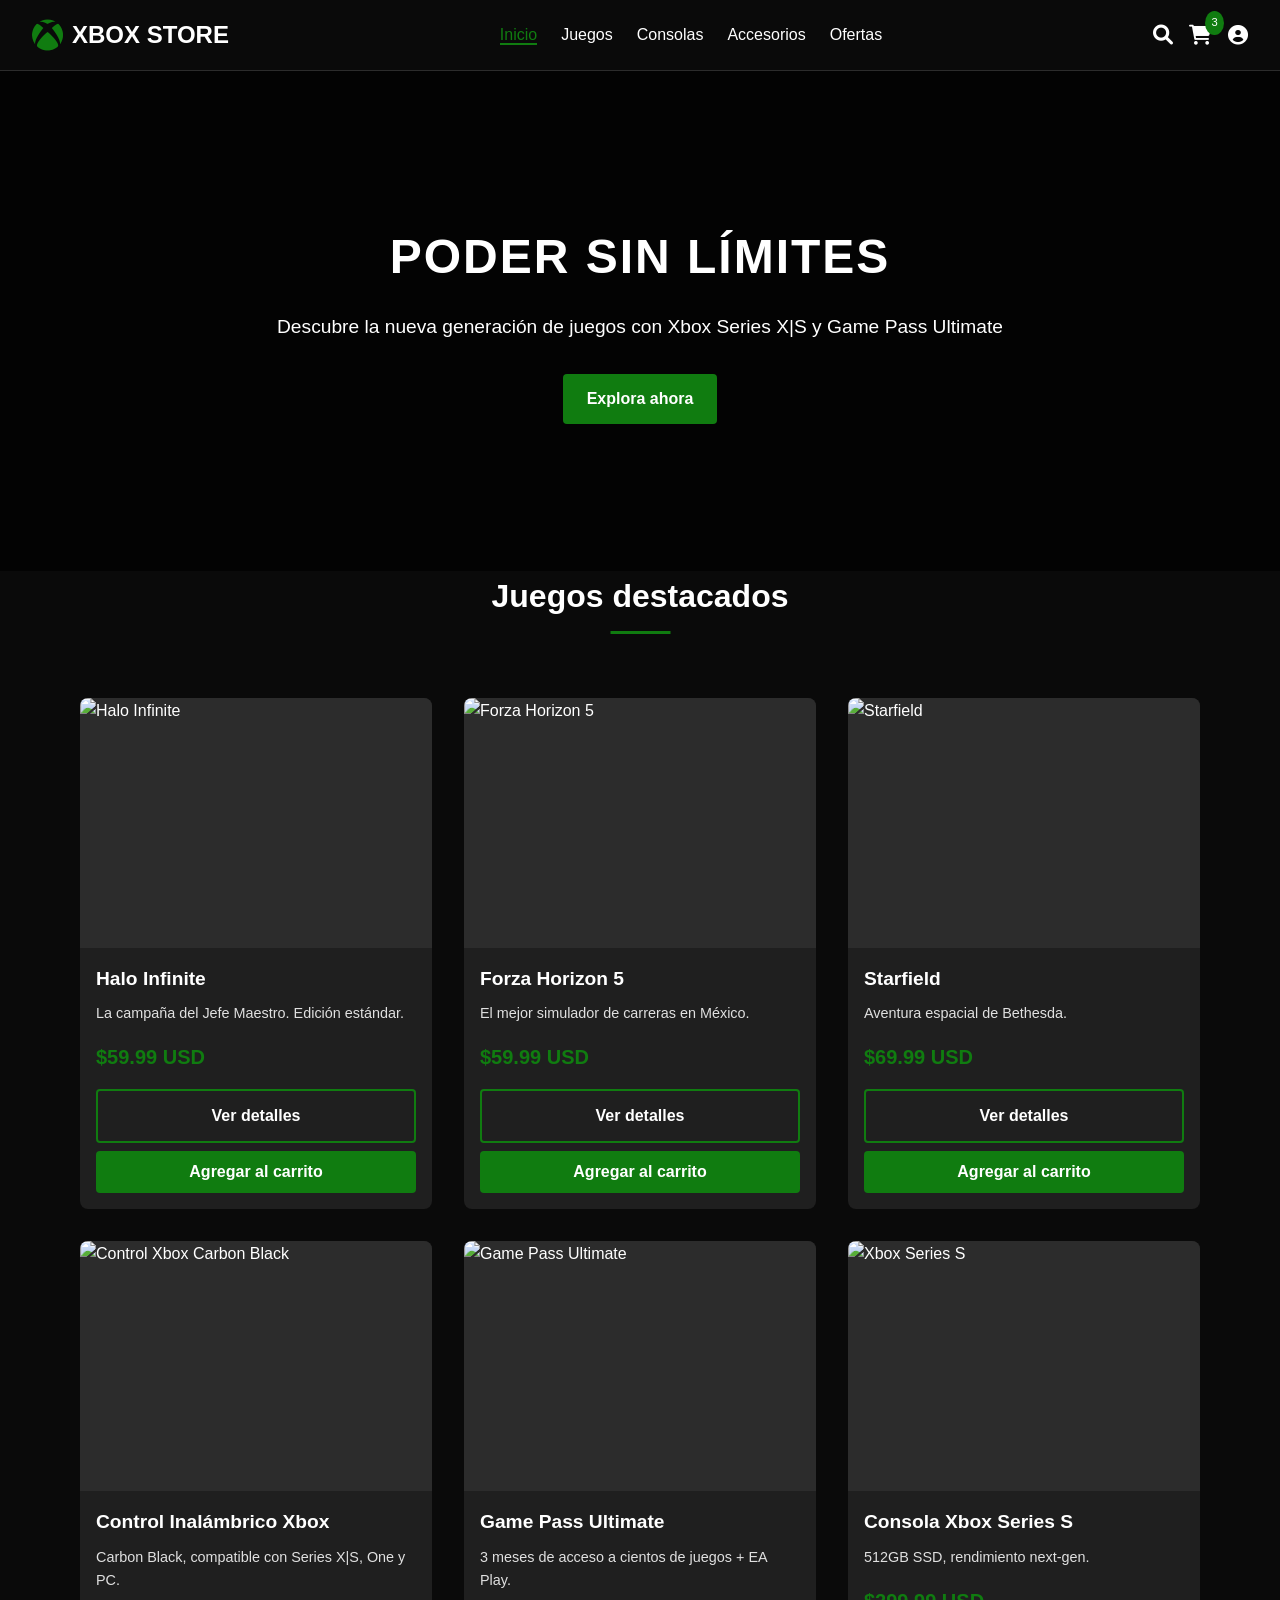
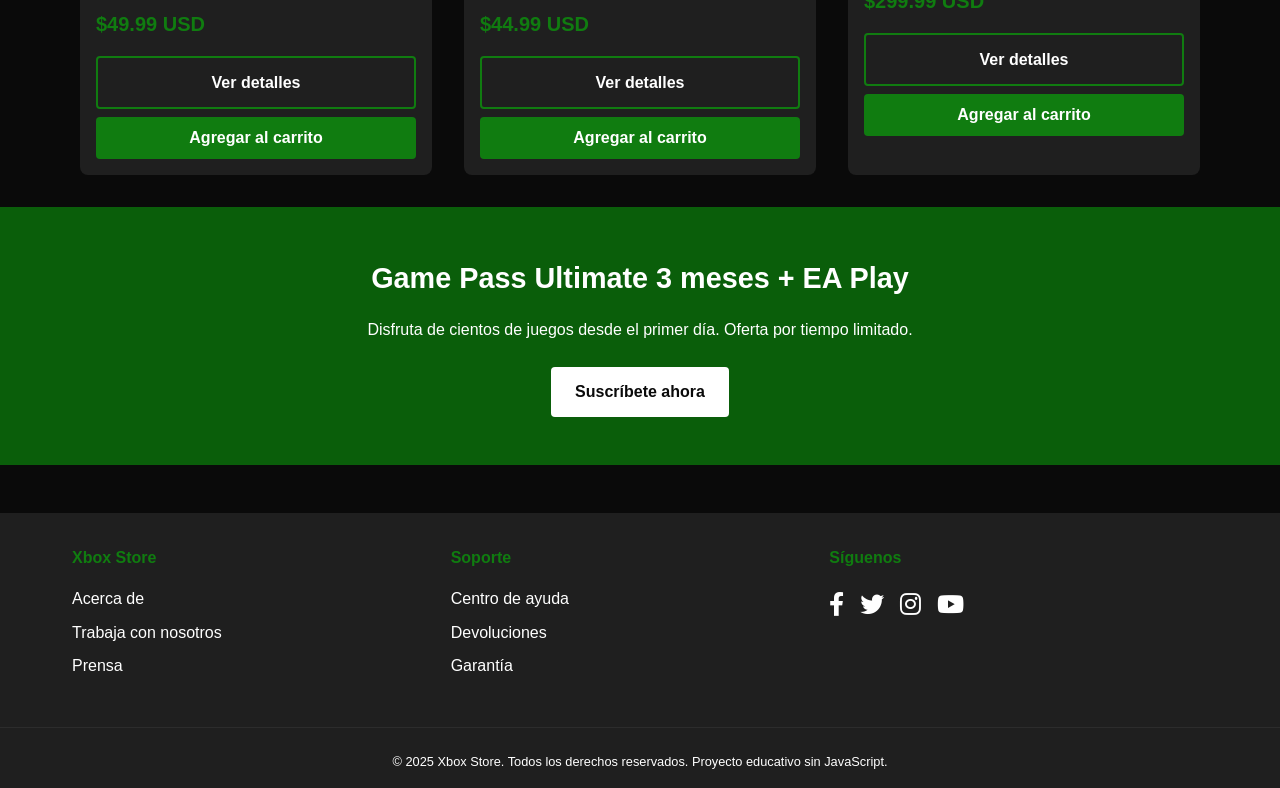
==== Index.html @ 81dc96a8 "Primera versión del e-commerce Xbox: estructura HTML y estilos base" ====
<!DOCTYPE html>
<html lang="es">
<head>
    <meta charset="UTF-8">
    <meta name="viewport" content="width=device-width, initial-scale=1.0, user-scalable=yes">
    <title>Xbox Store | Inicio</title>
    <!-- Fuente de iconos (Font Awesome)  -->
    <link rel="stylesheet" href="https://cdnjs.cloudflare.com/ajax/libs/font-awesome/6.0.0-beta3/css/all.min.css">
    <!-- Hoja de estilos principal (se agregará más adelante con CSS/SASS) -->
    <link rel="stylesheet" href="css/style.css">
    <!-- Placeholder para futuros estilos SASS: se trabajará después -->
</head>
<body>
    <!-- ==================== HEADER ==================== -->
    <header class="header">
        <div class="header__container">
            <div class="header__logo">
                <a href="index.html" class="logo-link">
                    <i class="fab fa-xbox"></i> <!-- Icono de Xbox -->
                    <span class="logo-text">XBOX STORE</span>
                </a>
            </div>
            <nav class="nav">
                <ul class="nav__list">
                    <li class="nav__item"><a href="index.html" class="nav__link nav__link--active">Inicio</a></li>
                    <li class="nav__item"><a href="#" class="nav__link">Juegos</a></li>
                    <li class="nav__item"><a href="#" class="nav__link">Consolas</a></li>
                    <li class="nav__item"><a href="#" class="nav__link">Accesorios</a></li>
                    <li class="nav__item"><a href="#" class="nav__link">Ofertas</a></li>
                </ul>
            </nav>
            <div class="header__actions">
                <a href="#" class="header__icon" aria-label="Buscar">
                    <i class="fas fa-search"></i>
                </a>
                <a href="carrito.html" class="header__icon header__cart" aria-label="Carrito">
                    <i class="fas fa-shopping-cart"></i>
                    <span class="cart-badge">3</span> <!-- Badge estático sin JS -->
                </a>
                <a href="#" class="header__icon" aria-label="Mi cuenta">
                    <i class="fas fa-user-circle"></i>
                </a>
            </div>
        </div>
    </header>

    <!-- ==================== HERO BANNER ==================== -->
    <section class="hero">
        <div class="hero__content">
            <h1 class="hero__title">PODER SIN LÍMITES</h1>
            <p class="hero__subtitle">Descubre la nueva generación de juegos con Xbox Series X|S y Game Pass Ultimate</p>
            <a href="#" class="btn btn--primary">Explora ahora</a>
        </div>
        <div class="hero__image">
            <!-- Imagen decorativa de fondo, manejada con CSS -->
        </div>
    </section>

    <!-- ==================== PRODUCTOS DESTACADOS ==================== -->
    <section class="featured">
        <div class="container">
            <h2 class="section-title">Juegos destacados</h2>
            <div class="product-grid">
                <!-- Producto 1 -->
                <div class="product-card">
                    <div class="product-card__image">
                        <img src="https://placehold.co/300x300/107C10/white?text=Halo+Infinite" alt="Halo Infinite">
                    </div>
                    <div class="product-card__info">
                        <h3 class="product-card__title">Halo Infinite</h3>
                        <p class="product-card__description">La campaña del Jefe Maestro. Edición estándar.</p>
                        <div class="product-card__price">$59.99 USD</div>
                        <a href="producto.html" class="btn btn--secondary btn--block">Ver detalles</a>
                        <button class="btn btn--primary btn--block add-to-cart">Agregar al carrito</button>
                    </div>
                </div>
                <!-- Producto 2 -->
                <div class="product-card">
                    <div class="product-card__image">
                        <img src="https://placehold.co/300x300/107C10/white?text=Forza+Horizon+5" alt="Forza Horizon 5">
                    </div>
                    <div class="product-card__info">
                        <h3 class="product-card__title">Forza Horizon 5</h3>
                        <p class="product-card__description">El mejor simulador de carreras en México.</p>
                        <div class="product-card__price">$59.99 USD</div>
                        <a href="producto.html" class="btn btn--secondary btn--block">Ver detalles</a>
                        <button class="btn btn--primary btn--block add-to-cart">Agregar al carrito</button>
                    </div>
                </div>
                <!-- Producto 3 -->
                <div class="product-card">
                    <div class="product-card__image">
                        <img src="https://placehold.co/300x300/107C10/white?text=Starfield" alt="Starfield">
                    </div>
                    <div class="product-card__info">
                        <h3 class="product-card__title">Starfield</h3>
                        <p class="product-card__description">Aventura espacial de Bethesda.</p>
                        <div class="product-card__price">$69.99 USD</div>
                        <a href="producto.html" class="btn btn--secondary btn--block">Ver detalles</a>
                        <button class="btn btn--primary btn--block add-to-cart">Agregar al carrito</button>
                    </div>
                </div>
                <!-- Producto 4: Control Xbox -->
                <div class="product-card">
                    <div class="product-card__image">
                        <img src="https://placehold.co/300x300/107C10/white?text=Control+Inalámbrico" alt="Control Xbox Carbon Black">
                    </div>
                    <div class="product-card__info">
                        <h3 class="product-card__title">Control Inalámbrico Xbox</h3>
                        <p class="product-card__description">Carbon Black, compatible con Series X|S, One y PC.</p>
                        <div class="product-card__price">$49.99 USD</div>
                        <a href="producto.html" class="btn btn--secondary btn--block">Ver detalles</a>
                        <button class="btn btn--primary btn--block add-to-cart">Agregar al carrito</button>
                    </div>
                </div>
                <!-- Producto 5: Game Pass Ultimate -->
                <div class="product-card">
                    <div class="product-card__image">
                        <img src="https://placehold.co/300x300/107C10/white?text=Game+Pass+Ultimate" alt="Game Pass Ultimate">
                    </div>
                    <div class="product-card__info">
                        <h3 class="product-card__title">Game Pass Ultimate</h3>
                        <p class="product-card__description">3 meses de acceso a cientos de juegos + EA Play.</p>
                        <div class="product-card__price">$44.99 USD</div>
                        <a href="producto.html" class="btn btn--secondary btn--block">Ver detalles</a>
                        <button class="btn btn--primary btn--block add-to-cart">Agregar al carrito</button>
                    </div>
                </div>
                <!-- Producto 6: Xbox Series S -->
                <div class="product-card">
                    <div class="product-card__image">
                        <img src="https://placehold.co/300x300/107C10/white?text=Xbox+Series+S" alt="Xbox Series S">
                    </div>
                    <div class="product-card__info">
                        <h3 class="product-card__title">Consola Xbox Series S</h3>
                        <p class="product-card__description">512GB SSD, rendimiento next-gen.</p>
                        <div class="product-card__price">$299.99 USD</div>
                        <a href="producto.html" class="btn btn--secondary btn--block">Ver detalles</a>
                        <button class="btn btn--primary btn--block add-to-cart">Agregar al carrito</button>
                    </div>
                </div>
            </div>
        </div>
    </section>

    <!-- ==================== SECCIÓN DE OFERTAS / BANNER ==================== -->
    <section class="offer-banner">
        <div class="offer-banner__content">
            <h2>Game Pass Ultimate 3 meses + EA Play</h2>
            <p>Disfruta de cientos de juegos desde el primer día. Oferta por tiempo limitado.</p>
            <a href="#" class="btn btn--light">Suscríbete ahora</a>
        </div>
    </section>

    <!-- ==================== FOOTER ==================== -->
    <footer class="footer">
        <div class="footer__container">
            <div class="footer__col">
                <h4>Xbox Store</h4>
                <ul>
                    <li><a href="#">Acerca de</a></li>
                    <li><a href="#">Trabaja con nosotros</a></li>
                    <li><a href="#">Prensa</a></li>
                </ul>
            </div>
            <div class="footer__col">
                <h4>Soporte</h4>
                <ul>
                    <li><a href="#">Centro de ayuda</a></li>
                    <li><a href="#">Devoluciones</a></li>
                    <li><a href="#">Garantía</a></li>
                </ul>
            </div>
            <div class="footer__col">
                <h4>Síguenos</h4>
                <div class="social-icons">
                    <a href="#" aria-label="Facebook"><i class="fab fa-facebook-f"></i></a>
                    <a href="#" aria-label="Twitter"><i class="fab fa-twitter"></i></a>
                    <a href="#" aria-label="Instagram"><i class="fab fa-instagram"></i></a>
                    <a href="#" aria-label="YouTube"><i class="fab fa-youtube"></i></a>
                </div>
            </div>
        </div>
        <div class="footer__bottom">
            <p>&copy; 2025 Xbox Store. Todos los derechos reservados. Proyecto educativo sin JavaScript.</p>
        </div>
    </footer>
</body>
</html>
---- css/style.css ----
* {
  margin: 0;
  padding: 0;
  box-sizing: border-box;
}

body {
  font-family: "Segoe UI", "Roboto", "Helvetica Neue", sans-serif;
  background-color: #0A0A0A;
  color: #FFFFFF;
  line-height: 1.6;
  overflow-x: hidden;
}

a {
  text-decoration: none;
  color: inherit;
  transition: color 0.2s ease;
}

ul {
  list-style: none;
}

img {
  max-width: 100%;
  height: auto;
  display: block;
}

.container {
  width: 90%;
  max-width: 1200px;
  margin: 0 auto;
  padding: 0 1rem;
}

.section-title {
  font-size: 2rem;
  text-align: center;
  margin-bottom: 2rem;
  position: relative;
  display: inline-block;
  left: 50%;
  transform: translateX(-50%);
}
.section-title::after {
  content: "";
  display: block;
  width: 60px;
  height: 3px;
  background: #107C10;
  margin: 0.5rem auto 0;
}

.btn {
  display: inline-block;
  padding: 0.75rem 1.5rem;
  font-weight: 600;
  text-align: center;
  cursor: pointer;
  border: none;
  border-radius: 4px;
  transition: 0.3s ease;
  font-size: 1rem;
}
.btn--primary {
  background-color: #107C10;
  color: #FFFFFF;
}
.btn--primary:hover {
  background-color: #0A5E0A;
  transform: translateY(-2px);
}
.btn--secondary {
  background-color: transparent;
  border: 2px solid #107C10;
  color: #FFFFFF;
}
.btn--secondary:hover {
  background-color: #107C10;
  color: #FFFFFF;
}
.btn--light {
  background-color: #FFFFFF;
  color: #0A0A0A;
}
.btn--light:hover {
  background-color: #E0E0E0;
}
.btn--block {
  display: block;
  width: 100%;
}
.btn--large {
  padding: 1rem 2rem;
  font-size: 1.1rem;
}

/* Header */
.header {
  background-color: #0A0A0A;
  border-bottom: 1px solid #2C2C2C;
  position: sticky;
  top: 0;
  z-index: 100;
}
.header__container {
  display: flex;
  justify-content: space-between;
  align-items: center;
  padding: 1rem 2rem;
  max-width: 1400px;
  margin: 0 auto;
  flex-wrap: wrap;
}
.header__logo .logo-link {
  display: flex;
  align-items: center;
  gap: 0.5rem;
  font-size: 1.5rem;
  font-weight: bold;
}
.header__logo .logo-link i {
  color: #107C10;
  font-size: 2rem;
}
.header .nav__list {
  display: flex;
  gap: 1.5rem;
}
.header .nav__link {
  font-weight: 500;
}
.header .nav__link:hover {
  color: #107C10;
}
.header .nav__link--active {
  color: #107C10;
  border-bottom: 2px solid #107C10;
}
.header__actions {
  display: flex;
  gap: 1rem;
  align-items: center;
}
.header__icon {
  font-size: 1.25rem;
  position: relative;
}
.header__icon:hover {
  color: #107C10;
}
.header .cart-badge {
  position: absolute;
  top: -8px;
  right: -12px;
  background-color: #107C10;
  color: white;
  border-radius: 50%;
  font-size: 0.7rem;
  padding: 0.2rem 0.4rem;
  min-width: 18px;
  text-align: center;
}
@media (max-width: 768px) {
  .header__container {
    flex-direction: column;
    gap: 1rem;
  }
  .header .nav__list {
    flex-wrap: wrap;
    justify-content: center;
  }
}

/* Product Card */
.product-grid {
  display: grid;
  grid-template-columns: repeat(auto-fill, minmax(280px, 1fr));
  gap: 2rem;
  margin: 2rem 0;
}

.product-card {
  background: #1F1F1F;
  border-radius: 8px;
  overflow: hidden;
  transition: transform 0.3s ease, box-shadow 0.3s ease;
}
.product-card:hover {
  transform: translateY(-5px);
  box-shadow: 0 8px 16px rgba(0, 0, 0, 0.3);
}
.product-card__image {
  background: #2C2C2C;
}
.product-card__image img {
  width: 100%;
  height: 250px;
  object-fit: cover;
}
.product-card__info {
  padding: 1rem;
}
.product-card__title {
  font-size: 1.2rem;
  margin-bottom: 0.5rem;
}
.product-card__description {
  color: #E0E0E0;
  font-size: 0.9rem;
  margin-bottom: 1rem;
}
.product-card__price {
  font-size: 1.25rem;
  font-weight: bold;
  color: #107C10;
  margin-bottom: 1rem;
}
.product-card .btn {
  margin-top: 0.5rem;
}

/* Hero */
.hero {
  background: linear-gradient(rgba(0, 0, 0, 0.7), rgba(0, 0, 0, 0.7)), url("https://placehold.co/1920x600/0A0A0A/107C10?text=Xbox+Series+X") center/cover no-repeat;
  min-height: 500px;
  display: flex;
  align-items: center;
  text-align: center;
}
.hero__content {
  max-width: 800px;
  margin: 0 auto;
  padding: 2rem;
}
.hero__title {
  font-size: 3rem;
  margin-bottom: 1rem;
  letter-spacing: 2px;
}
.hero__subtitle {
  font-size: 1.2rem;
  margin-bottom: 2rem;
}
@media (max-width: 768px) {
  .hero__title {
    font-size: 2rem;
  }
}

/* Offer Banner */
.offer-banner {
  background-color: #0A5E0A;
  text-align: center;
  padding: 3rem 1rem;
  margin: 2rem 0;
}
.offer-banner__content h2 {
  font-size: 1.8rem;
  margin-bottom: 1rem;
}
.offer-banner__content p {
  margin-bottom: 1.5rem;
}

/* Footer */
.footer {
  background-color: #1F1F1F;
  padding: 2rem 0 1rem;
  margin-top: 3rem;
}
.footer__container {
  display: flex;
  flex-wrap: wrap;
  justify-content: space-between;
  max-width: 1200px;
  margin: 0 auto;
  padding: 0 2rem;
}
.footer__col {
  flex: 1;
  min-width: 200px;
  margin-bottom: 1rem;
}
.footer__col h4 {
  margin-bottom: 1rem;
  color: #107C10;
}
.footer__col ul li {
  margin-bottom: 0.5rem;
}
.footer__col ul li a:hover {
  color: #107C10;
}
.footer .social-icons {
  display: flex;
  gap: 1rem;
}
.footer .social-icons a {
  font-size: 1.5rem;
}
.footer .social-icons a:hover {
  color: #107C10;
}
.footer__bottom {
  text-align: center;
  padding-top: 1.5rem;
  margin-top: 1.5rem;
  border-top: 1px solid #2C2C2C;
  font-size: 0.8rem;
}

/* Página de detalle producto */
.product-detail {
  padding: 2rem 0;
}
.product-detail .detail-container {
  display: flex;
  gap: 2rem;
  flex-wrap: wrap;
}
.product-detail__gallery {
  flex: 1;
  min-width: 300px;
  background: #2C2C2C;
  border-radius: 8px;
  overflow: hidden;
}
.product-detail__image {
  width: 100%;
  height: auto;
}
.product-detail__info {
  flex: 1;
  min-width: 300px;
}
.product-detail__title {
  font-size: 2rem;
  margin-bottom: 0.5rem;
}
.product-detail__rating {
  margin-bottom: 1rem;
}
.product-detail__rating i {
  color: gold;
}
.product-detail__rating span {
  margin-left: 0.5rem;
  color: #E0E0E0;
}
.product-detail__price {
  font-size: 2rem;
  color: #107C10;
  font-weight: bold;
  margin-bottom: 1rem;
}
.product-detail__description {
  margin-bottom: 1.5rem;
}
.product-detail__features {
  list-style: none;
  margin-bottom: 2rem;
}
.product-detail__features li {
  margin-bottom: 0.5rem;
}
.product-detail__features li i {
  color: #107C10;
  margin-right: 0.5rem;
}
.product-detail__actions .quantity-selector {
  display: flex;
  align-items: center;
  gap: 1rem;
  margin-bottom: 1rem;
}
.product-detail__actions .quantity-selector label {
  font-weight: bold;
}
.product-detail__actions .quantity-selector input {
  width: 60px;
  padding: 0.5rem;
  background: #2C2C2C;
  border: 1px solid #107C10;
  color: white;
  border-radius: 4px;
  text-align: center;
}
.product-detail__actions .quantity-selector .quantity-note {
  font-size: 0.7rem;
  color: #E0E0E0;
}
.product-detail__actions .btn {
  margin-bottom: 1rem;
}

/* Página de carrito */
.cart-page {
  padding: 2rem 0;
}
.cart-page__title {
  margin-bottom: 2rem;
}
.cart-page__title i {
  color: #107C10;
}
.cart-page .cart-content {
  display: flex;
  flex-wrap: wrap;
  gap: 2rem;
}
.cart-page .cart-table {
  flex: 2;
  min-width: 300px;
  background: #1F1F1F;
  border-radius: 8px;
  overflow-x: auto;
  width: 100%;
  border-collapse: collapse;
}
.cart-page .cart-table th,
.cart-page .cart-table td {
  padding: 1rem;
  text-align: left;
  border-bottom: 1px solid #2C2C2C;
}
.cart-page .cart-table th {
  background: #0A0A0A;
  color: #107C10;
}
.cart-page .cart-table__product {
  display: flex;
  align-items: center;
  gap: 1rem;
}
.cart-page .cart-table__product img {
  width: 60px;
  height: 60px;
  object-fit: cover;
  border-radius: 4px;
}
@media (max-width: 480px) {
  .cart-page .cart-table th,
  .cart-page .cart-table td {
    padding: 0.5rem;
    font-size: 0.8rem;
  }
  .cart-page .cart-table__product img {
    width: 40px;
    height: 40px;
  }
}
.cart-page .cart-summary {
  flex: 1;
  min-width: 280px;
  background: #1F1F1F;
  border-radius: 8px;
  padding: 1.5rem;
  height: fit-content;
}
.cart-page .cart-summary h3 {
  margin-bottom: 1rem;
  border-bottom: 1px solid #2C2C2C;
  padding-bottom: 0.5rem;
}
.cart-page .cart-summary__row {
  display: flex;
  justify-content: space-between;
  margin-bottom: 1rem;
}
.cart-page .cart-summary__total {
  font-size: 1.2rem;
  font-weight: bold;
  color: #107C10;
  border-top: 1px solid #2C2C2C;
  padding-top: 1rem;
  margin-top: 1rem;
}
.cart-page .cart-summary .btn {
  margin-top: 1rem;
}
.cart-page .cart-summary .cart-note {
  margin-top: 1rem;
  font-size: 0.7rem;
  color: #E0E0E0;
  text-align: center;
}

/* Related products */
.related-products {
  margin: 2rem 0;
}
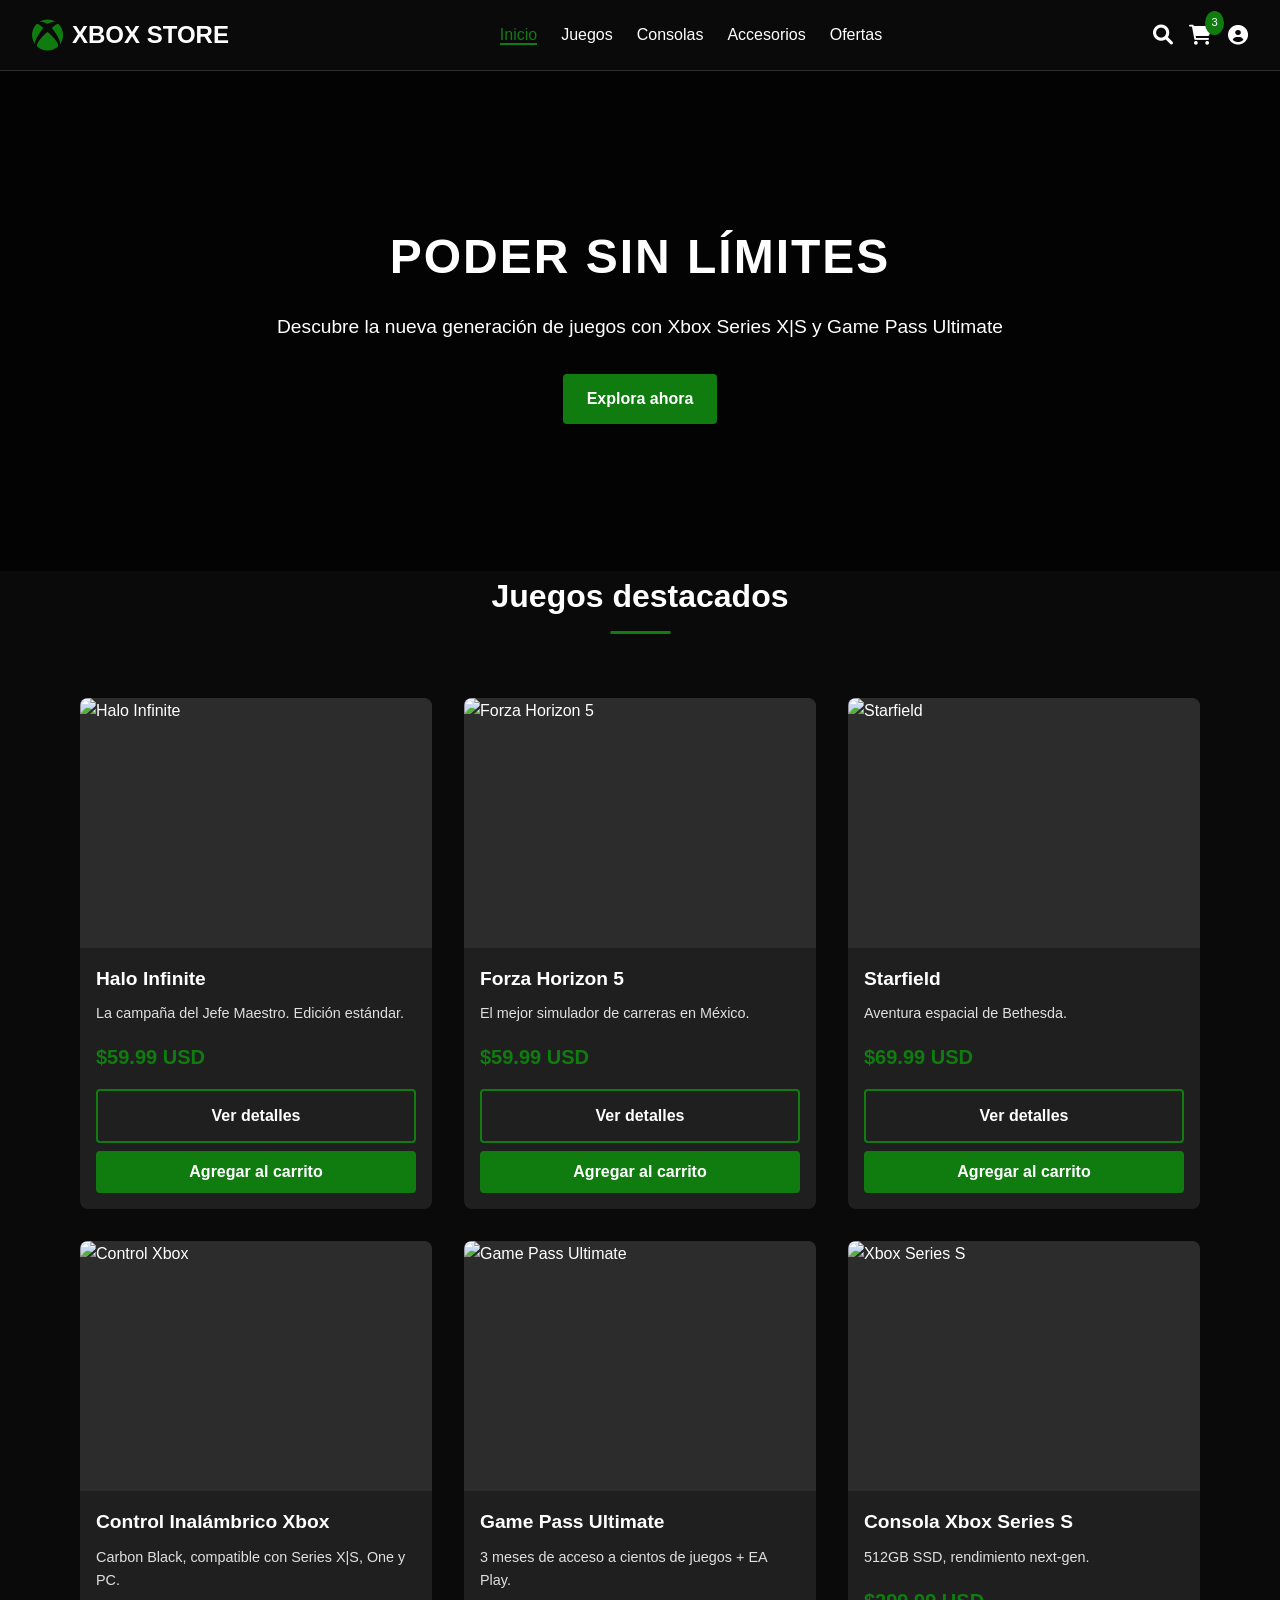
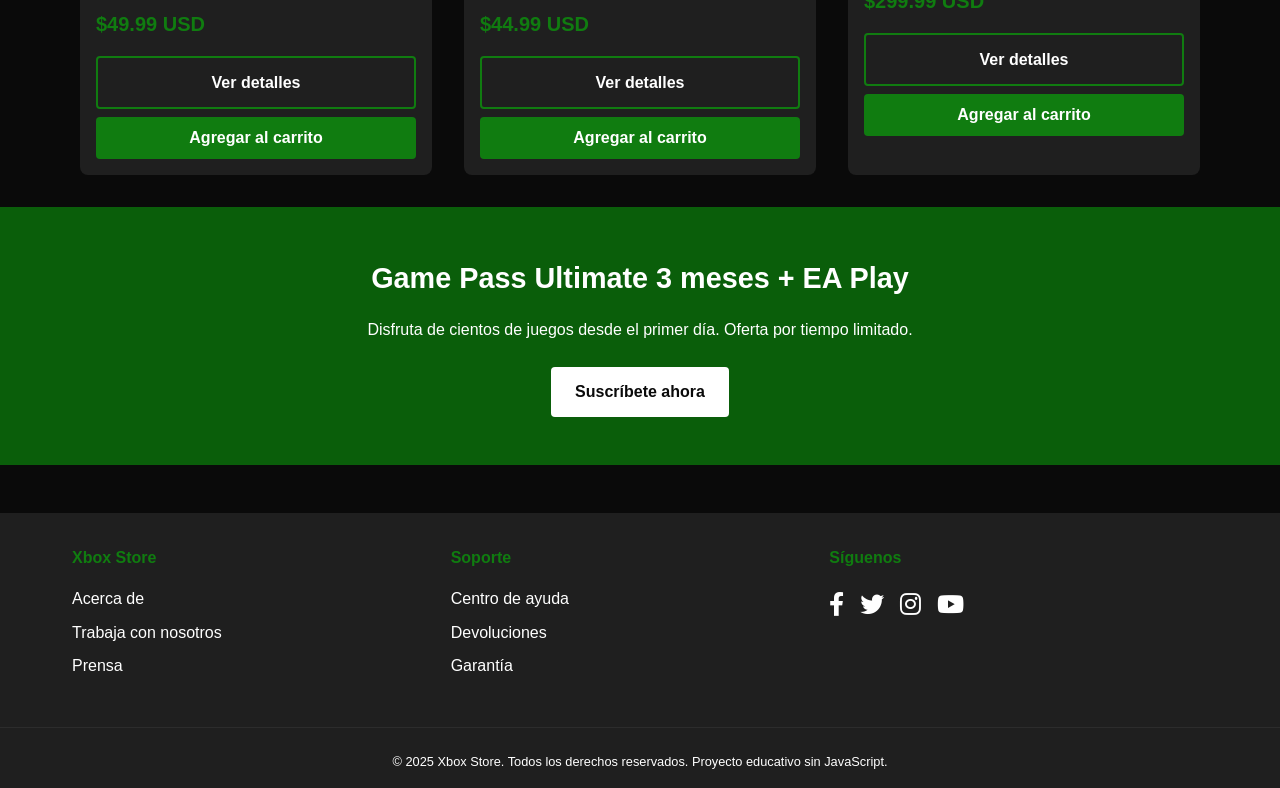
==== commit 59058e89: "agregue el perfil a algunas paginas" ====
--- a/Index.html
+++ b/Index.html
@@ -4,59 +4,48 @@
     <meta charset="UTF-8">
     <meta name="viewport" content="width=device-width, initial-scale=1.0, user-scalable=yes">
     <title>Xbox Store | Inicio</title>
-    <!-- Fuente de iconos (Font Awesome)  -->
     <link rel="stylesheet" href="https://cdnjs.cloudflare.com/ajax/libs/font-awesome/6.0.0-beta3/css/all.min.css">
-    <!-- Hoja de estilos principal (se agregará más adelante con CSS/SASS) -->
     <link rel="stylesheet" href="css/style.css">
-    <!-- Placeholder para futuros estilos SASS: se trabajará después -->
 </head>
 <body>
-    <!-- ==================== HEADER ==================== -->
     <header class="header">
         <div class="header__container">
             <div class="header__logo">
                 <a href="index.html" class="logo-link">
-                    <i class="fab fa-xbox"></i> <!-- Icono de Xbox -->
+                    <i class="fab fa-xbox"></i>
                     <span class="logo-text">XBOX STORE</span>
                 </a>
             </div>
             <nav class="nav">
                 <ul class="nav__list">
                     <li class="nav__item"><a href="index.html" class="nav__link nav__link--active">Inicio</a></li>
-                    <li class="nav__item"><a href="#" class="nav__link">Juegos</a></li>
-                    <li class="nav__item"><a href="#" class="nav__link">Consolas</a></li>
-                    <li class="nav__item"><a href="#" class="nav__link">Accesorios</a></li>
-                    <li class="nav__item"><a href="#" class="nav__link">Ofertas</a></li>
+                    <li class="nav__item"><a href="juegos.html" class="nav__link">Juegos</a></li>
+                    <li class="nav__item"><a href="consolas.html" class="nav__link">Consolas</a></li>
+                    <li class="nav__item"><a href="accesorios.html" class="nav__link">Accesorios</a></li>
+                    <li class="nav__item"><a href="ofertas.html" class="nav__link">Ofertas</a></li>
                 </ul>
             </nav>
             <div class="header__actions">
-                <a href="#" class="header__icon" aria-label="Buscar">
-                    <i class="fas fa-search"></i>
-                </a>
+                <a href="#" class="header__icon" aria-label="Buscar"><i class="fas fa-search"></i></a>
                 <a href="carrito.html" class="header__icon header__cart" aria-label="Carrito">
                     <i class="fas fa-shopping-cart"></i>
-                    <span class="cart-badge">3</span> <!-- Badge estático sin JS -->
+                    <span class="cart-badge">3</span>
                 </a>
-                <a href="#" class="header__icon" aria-label="Mi cuenta">
+                <a href="perfil.html" class="header__icon" aria-label="Mi perfil">
                     <i class="fas fa-user-circle"></i>
                 </a>
             </div>
         </div>
     </header>
 
-    <!-- ==================== HERO BANNER ==================== -->
     <section class="hero">
         <div class="hero__content">
             <h1 class="hero__title">PODER SIN LÍMITES</h1>
             <p class="hero__subtitle">Descubre la nueva generación de juegos con Xbox Series X|S y Game Pass Ultimate</p>
             <a href="#" class="btn btn--primary">Explora ahora</a>
         </div>
-        <div class="hero__image">
-            <!-- Imagen decorativa de fondo, manejada con CSS -->
-        </div>
     </section>
 
-    <!-- ==================== PRODUCTOS DESTACADOS ==================== -->
     <section class="featured">
         <div class="container">
             <h2 class="section-title">Juegos destacados</h2>
@@ -100,10 +89,10 @@
                         <button class="btn btn--primary btn--block add-to-cart">Agregar al carrito</button>
                     </div>
                 </div>
-                <!-- Producto 4: Control Xbox -->
+                <!-- Producto 4 -->
                 <div class="product-card">
                     <div class="product-card__image">
-                        <img src="https://placehold.co/300x300/107C10/white?text=Control+Inalámbrico" alt="Control Xbox Carbon Black">
+                        <img src="https://placehold.co/300x300/107C10/white?text=Control+Inalámbrico" alt="Control Xbox">
                     </div>
                     <div class="product-card__info">
                         <h3 class="product-card__title">Control Inalámbrico Xbox</h3>
@@ -113,7 +102,7 @@
                         <button class="btn btn--primary btn--block add-to-cart">Agregar al carrito</button>
                     </div>
                 </div>
-                <!-- Producto 5: Game Pass Ultimate -->
+                <!-- Producto 5 -->
                 <div class="product-card">
                     <div class="product-card__image">
                         <img src="https://placehold.co/300x300/107C10/white?text=Game+Pass+Ultimate" alt="Game Pass Ultimate">
@@ -126,7 +115,7 @@
                         <button class="btn btn--primary btn--block add-to-cart">Agregar al carrito</button>
                     </div>
                 </div>
-                <!-- Producto 6: Xbox Series S -->
+                <!-- Producto 6 -->
                 <div class="product-card">
                     <div class="product-card__image">
                         <img src="https://placehold.co/300x300/107C10/white?text=Xbox+Series+S" alt="Xbox Series S">
@@ -143,7 +132,6 @@
         </div>
     </section>
 
-    <!-- ==================== SECCIÓN DE OFERTAS / BANNER ==================== -->
     <section class="offer-banner">
         <div class="offer-banner__content">
             <h2>Game Pass Ultimate 3 meses + EA Play</h2>
@@ -152,24 +140,15 @@
         </div>
     </section>
 
-    <!-- ==================== FOOTER ==================== -->
     <footer class="footer">
         <div class="footer__container">
             <div class="footer__col">
                 <h4>Xbox Store</h4>
-                <ul>
-                    <li><a href="#">Acerca de</a></li>
-                    <li><a href="#">Trabaja con nosotros</a></li>
-                    <li><a href="#">Prensa</a></li>
-                </ul>
+                <ul><li><a href="#">Acerca de</a></li><li><a href="#">Trabaja con nosotros</a></li><li><a href="#">Prensa</a></li></ul>
             </div>
             <div class="footer__col">
                 <h4>Soporte</h4>
-                <ul>
-                    <li><a href="#">Centro de ayuda</a></li>
-                    <li><a href="#">Devoluciones</a></li>
-                    <li><a href="#">Garantía</a></li>
-                </ul>
+                <ul><li><a href="#">Centro de ayuda</a></li><li><a href="#">Devoluciones</a></li><li><a href="#">Garantía</a></li></ul>
             </div>
             <div class="footer__col">
                 <h4>Síguenos</h4>
--- a/css/style.css
+++ b/css/style.css
@@ -491,4 +491,142 @@
 /* Related products */
 .related-products {
   margin: 2rem 0;
+}
+
+/* ===== ESTILOS PARA PERFIL DE USUARIO ===== */
+.profile-header {
+  background: linear-gradient(135deg, #107C10, #0A5E0A);
+  padding: 2rem 0;
+  text-align: center;
+}
+
+.profile-avatar {
+  width: 120px;
+  height: 120px;
+  background: #2C2C2C;
+  border-radius: 50%;
+  margin: 0 auto 1rem;
+  display: flex;
+  align-items: center;
+  justify-content: center;
+  border: 4px solid #FFFFFF;
+}
+
+.profile-avatar i {
+  font-size: 4rem;
+  color: #FFFFFF;
+}
+
+.profile-name {
+  font-size: 1.8rem;
+  margin-bottom: 0.5rem;
+}
+
+.profile-email {
+  color: #E0E0E0;
+  margin-bottom: 1rem;
+}
+
+.profile-stats {
+  display: flex;
+  justify-content: center;
+  gap: 2rem;
+  margin: 1rem 0;
+}
+
+.stat {
+  text-align: center;
+}
+
+.stat-number {
+  font-size: 1.5rem;
+  font-weight: bold;
+  color: #FFFFFF;
+}
+
+.stat-label {
+  font-size: 0.8rem;
+  color: #E0E0E0;
+}
+
+.profile-section {
+  background: #1F1F1F;
+  border-radius: 8px;
+  padding: 1.5rem;
+  margin-bottom: 2rem;
+}
+
+.profile-section h2 {
+  margin-bottom: 1rem;
+  border-bottom: 1px solid #2C2C2C;
+  padding-bottom: 0.5rem;
+}
+
+.order-item {
+  display: flex;
+  justify-content: space-between;
+  align-items: center;
+  padding: 1rem 0;
+  border-bottom: 1px solid #2C2C2C;
+}
+
+.order-item:last-child {
+  border-bottom: none;
+}
+
+.order-info h3 {
+  font-size: 1rem;
+  margin-bottom: 0.25rem;
+}
+
+.order-info p {
+  font-size: 0.8rem;
+  color: #E0E0E0;
+}
+
+.order-status {
+  background: #107C10;
+  padding: 0.25rem 0.75rem;
+  border-radius: 20px;
+  font-size: 0.7rem;
+  font-weight: bold;
+}
+
+.info-grid {
+  display: grid;
+  grid-template-columns: repeat(auto-fit, minmax(250px, 1fr));
+  gap: 1rem;
+}
+
+.info-card {
+  background: #2C2C2C;
+  padding: 1rem;
+  border-radius: 8px;
+}
+
+.info-card h3 {
+  margin-bottom: 0.5rem;
+  font-size: 1rem;
+}
+
+.info-card p {
+  font-size: 0.9rem;
+  color: #E0E0E0;
+}
+
+.btn-edit {
+  background: transparent;
+  border: 1px solid #107C10;
+  color: #FFFFFF;
+  padding: 0.25rem 0.75rem;
+  border-radius: 4px;
+  font-size: 0.7rem;
+  cursor: pointer;
+  margin-top: 0.5rem;
+  display: inline-block;
+  text-decoration: none;
+}
+
+.btn-edit:hover {
+  background: #107C10;
 }
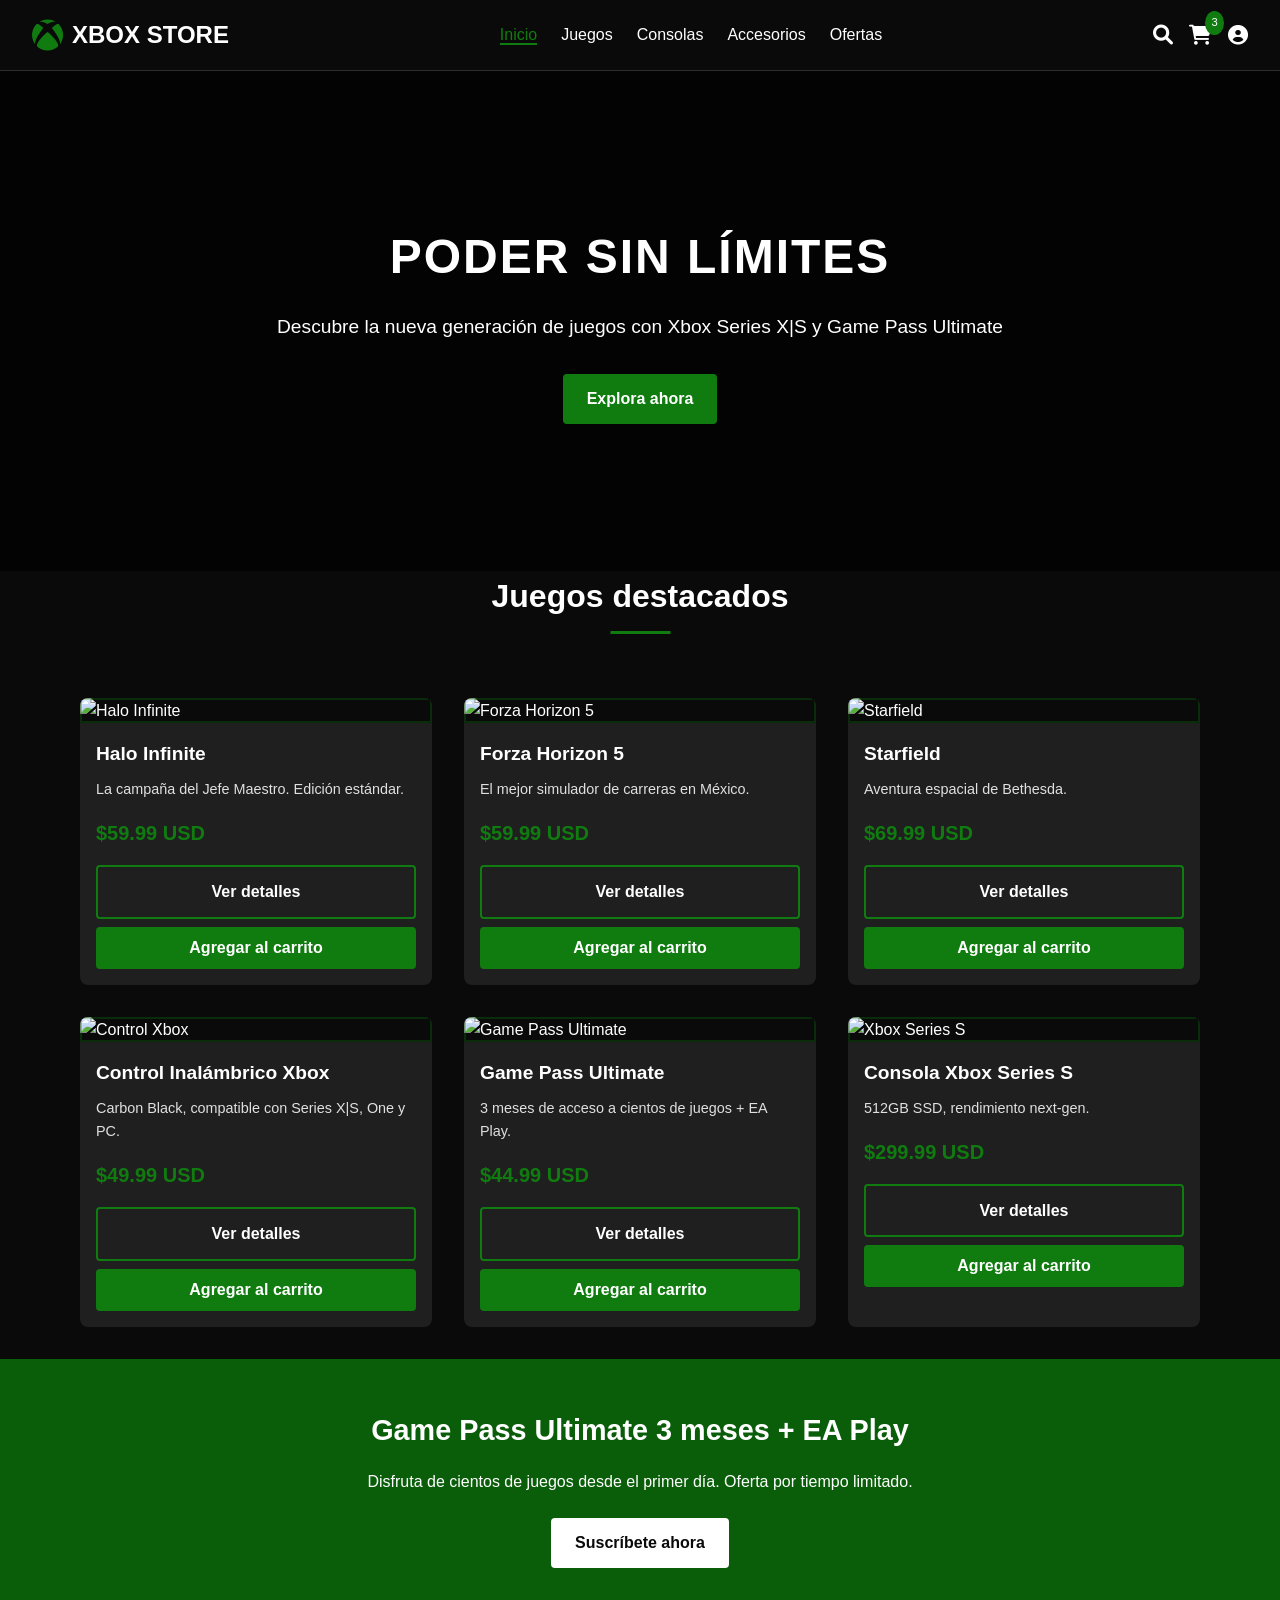
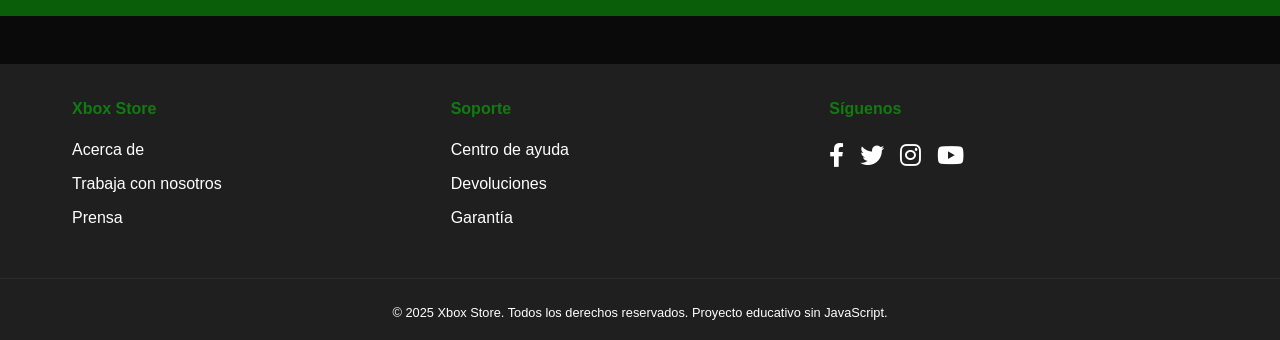
==== commit 4764180e: "Se intentaron agregar imagenes de los videojuegos" ====
--- a/Index.html
+++ b/Index.html
@@ -50,10 +50,10 @@
         <div class="container">
             <h2 class="section-title">Juegos destacados</h2>
             <div class="product-grid">
-                <!-- Producto 1 -->
+                <!-- Producto 1: Halo Infinite -->
                 <div class="product-card">
                     <div class="product-card__image">
-                        <img src="https://placehold.co/300x300/107C10/white?text=Halo+Infinite" alt="Halo Infinite">
+                        <img src="https://placehold.co/300x400/107C10/white?text=HALO+INFINITE&font=montserrat" alt="Halo Infinite">
                     </div>
                     <div class="product-card__info">
                         <h3 class="product-card__title">Halo Infinite</h3>
@@ -63,10 +63,10 @@
                         <button class="btn btn--primary btn--block add-to-cart">Agregar al carrito</button>
                     </div>
                 </div>
-                <!-- Producto 2 -->
+                <!-- Producto 2: Forza Horizon 5 -->
                 <div class="product-card">
                     <div class="product-card__image">
-                        <img src="https://placehold.co/300x300/107C10/white?text=Forza+Horizon+5" alt="Forza Horizon 5">
+                        <img src="https://placehold.co/300x400/107C10/white?text=FORZA+HORIZON+5&font=montserrat" alt="Forza Horizon 5">
                     </div>
                     <div class="product-card__info">
                         <h3 class="product-card__title">Forza Horizon 5</h3>
@@ -76,10 +76,10 @@
                         <button class="btn btn--primary btn--block add-to-cart">Agregar al carrito</button>
                     </div>
                 </div>
-                <!-- Producto 3 -->
+                <!-- Producto 3: Starfield -->
                 <div class="product-card">
                     <div class="product-card__image">
-                        <img src="https://placehold.co/300x300/107C10/white?text=Starfield" alt="Starfield">
+                        <img src="https://placehold.co/300x400/107C10/white?text=STARFIELD&font=montserrat" alt="Starfield">
                     </div>
                     <div class="product-card__info">
                         <h3 class="product-card__title">Starfield</h3>
@@ -89,10 +89,10 @@
                         <button class="btn btn--primary btn--block add-to-cart">Agregar al carrito</button>
                     </div>
                 </div>
-                <!-- Producto 4 -->
+                <!-- Producto 4: Control Xbox -->
                 <div class="product-card">
                     <div class="product-card__image">
-                        <img src="https://placehold.co/300x300/107C10/white?text=Control+Inalámbrico" alt="Control Xbox">
+                        <img src="https://placehold.co/300x400/107C10/white?text=XBOX+CONTROL&font=montserrat" alt="Control Xbox">
                     </div>
                     <div class="product-card__info">
                         <h3 class="product-card__title">Control Inalámbrico Xbox</h3>
@@ -102,10 +102,10 @@
                         <button class="btn btn--primary btn--block add-to-cart">Agregar al carrito</button>
                     </div>
                 </div>
-                <!-- Producto 5 -->
+                <!-- Producto 5: Game Pass Ultimate -->
                 <div class="product-card">
                     <div class="product-card__image">
-                        <img src="https://placehold.co/300x300/107C10/white?text=Game+Pass+Ultimate" alt="Game Pass Ultimate">
+                        <img src="https://placehold.co/300x400/107C10/white?text=GAME+PASS+ULTIMATE&font=montserrat" alt="Game Pass Ultimate">
                     </div>
                     <div class="product-card__info">
                         <h3 class="product-card__title">Game Pass Ultimate</h3>
@@ -115,10 +115,10 @@
                         <button class="btn btn--primary btn--block add-to-cart">Agregar al carrito</button>
                     </div>
                 </div>
-                <!-- Producto 6 -->
+                <!-- Producto 6: Xbox Series S -->
                 <div class="product-card">
                     <div class="product-card__image">
-                        <img src="https://placehold.co/300x300/107C10/white?text=Xbox+Series+S" alt="Xbox Series S">
+                        <img src="https://placehold.co/300x400/107C10/white?text=XBOX+SERIES+S&font=montserrat" alt="Xbox Series S">
                     </div>
                     <div class="product-card__info">
                         <h3 class="product-card__title">Consola Xbox Series S</h3>
--- a/css/style.css
+++ b/css/style.css
@@ -629,4 +629,32 @@
 
 .btn-edit:hover {
   background: #107C10;
+}
+
+/* Mejora para imágenes de productos - efecto carátula */
+.product-card__image {
+  position: relative;
+  background: #0A0A0A;
+  display: flex;
+  align-items: center;
+  justify-content: center;
+}
+.product-card__image img {
+  width: 100%;
+  height: auto;
+  transition: transform 0.3s ease;
+}
+.product-card:hover .product-card__image img {
+  transform: scale(1.02);
+}
+/* Simulación de un borde de carátula */
+.product-card__image::after {
+  content: '';
+  position: absolute;
+  top: 0;
+  left: 0;
+  right: 0;
+  bottom: 0;
+  box-shadow: inset 0 0 0 2px rgba(16,124,16,0.3);
+  pointer-events: none;
 }
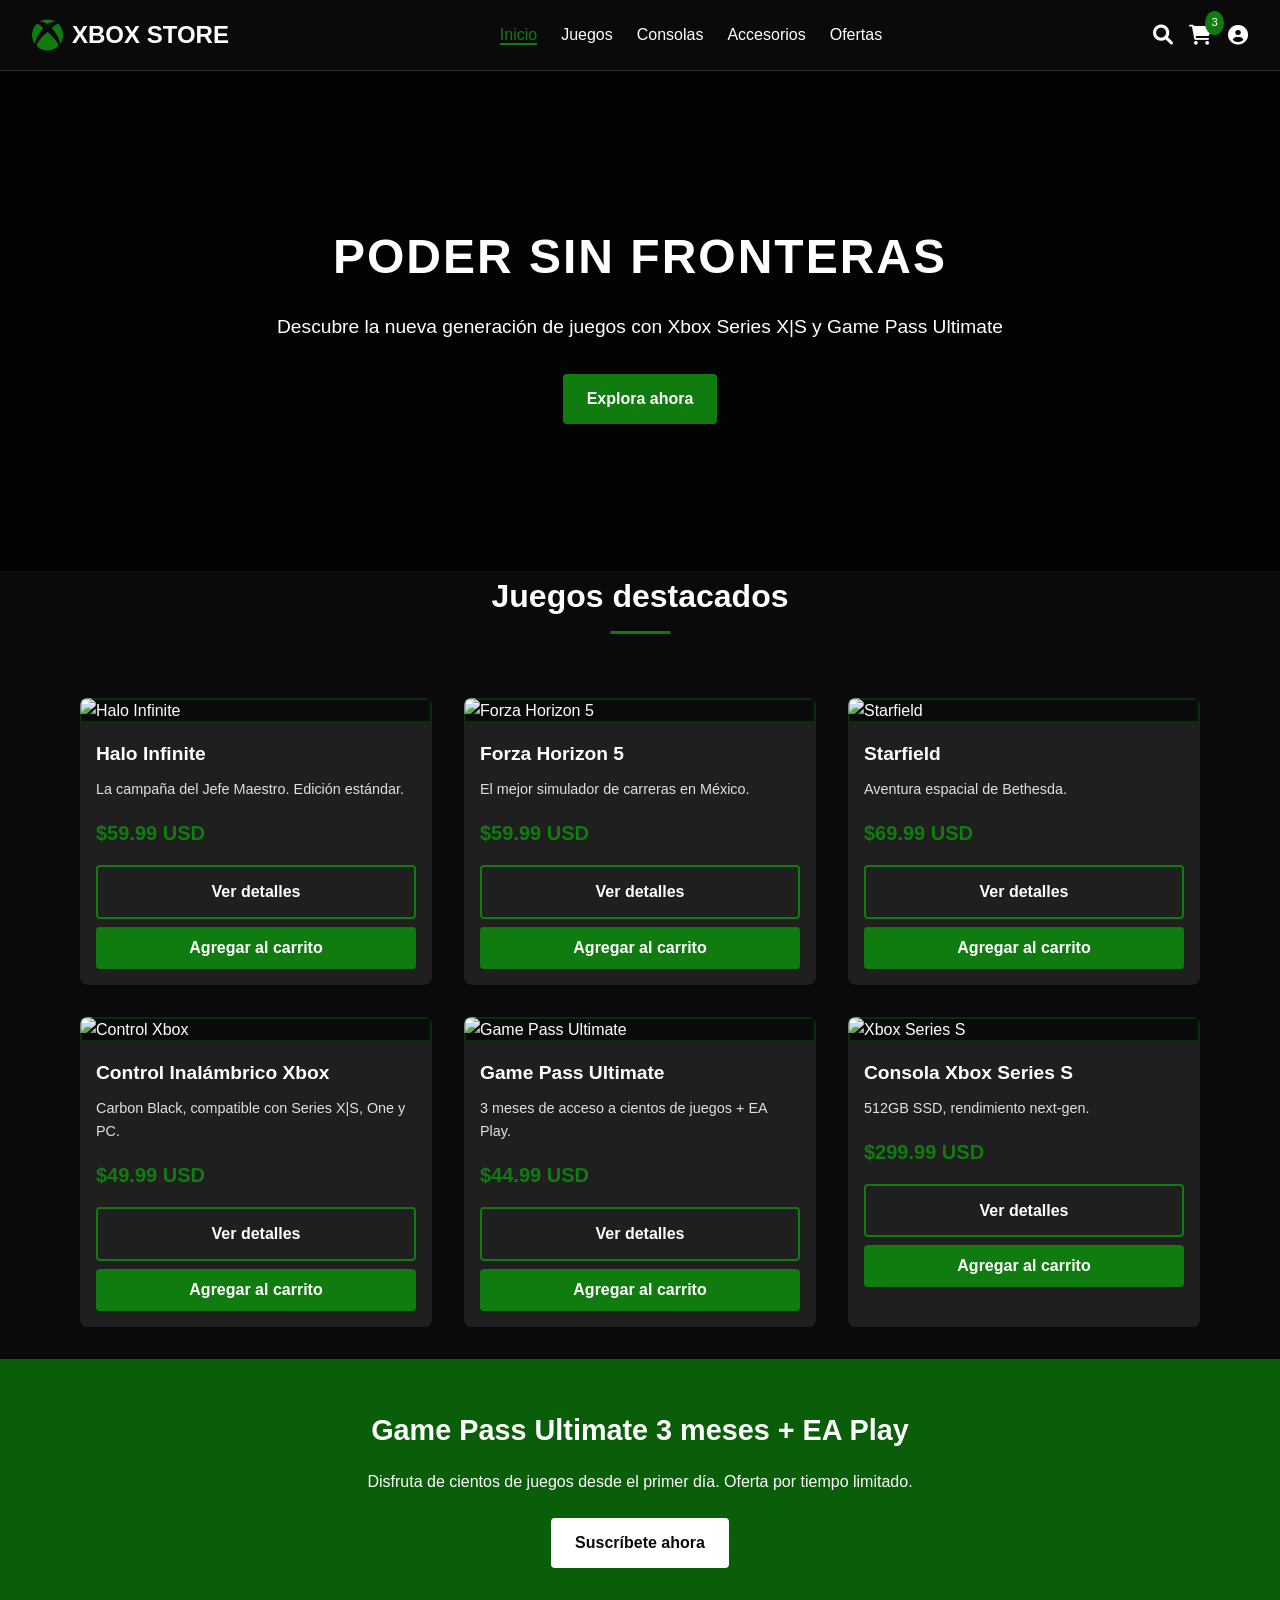
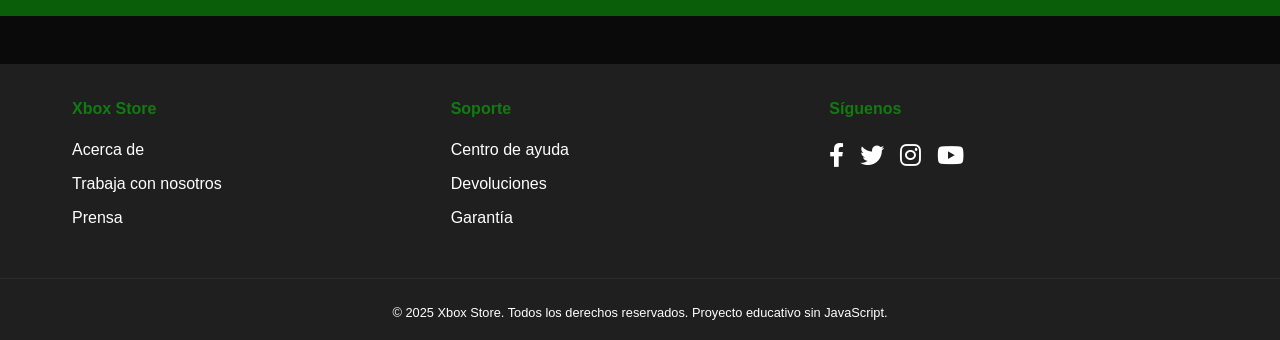
==== commit fd9111c9: "Change hero title from 'SIN LÍMITES' to 'SIN FRONTERAS'" ====
--- a/Index.html
+++ b/Index.html
@@ -40,7 +40,7 @@
 
     <section class="hero">
         <div class="hero__content">
-            <h1 class="hero__title">PODER SIN LÍMITES</h1>
+            <h1 class="hero__title">PODER SIN FRONTERAS</h1>
             <p class="hero__subtitle">Descubre la nueva generación de juegos con Xbox Series X|S y Game Pass Ultimate</p>
             <a href="#" class="btn btn--primary">Explora ahora</a>
         </div>
@@ -165,4 +165,4 @@
         </div>
     </footer>
 </body>
-</html>+</html>
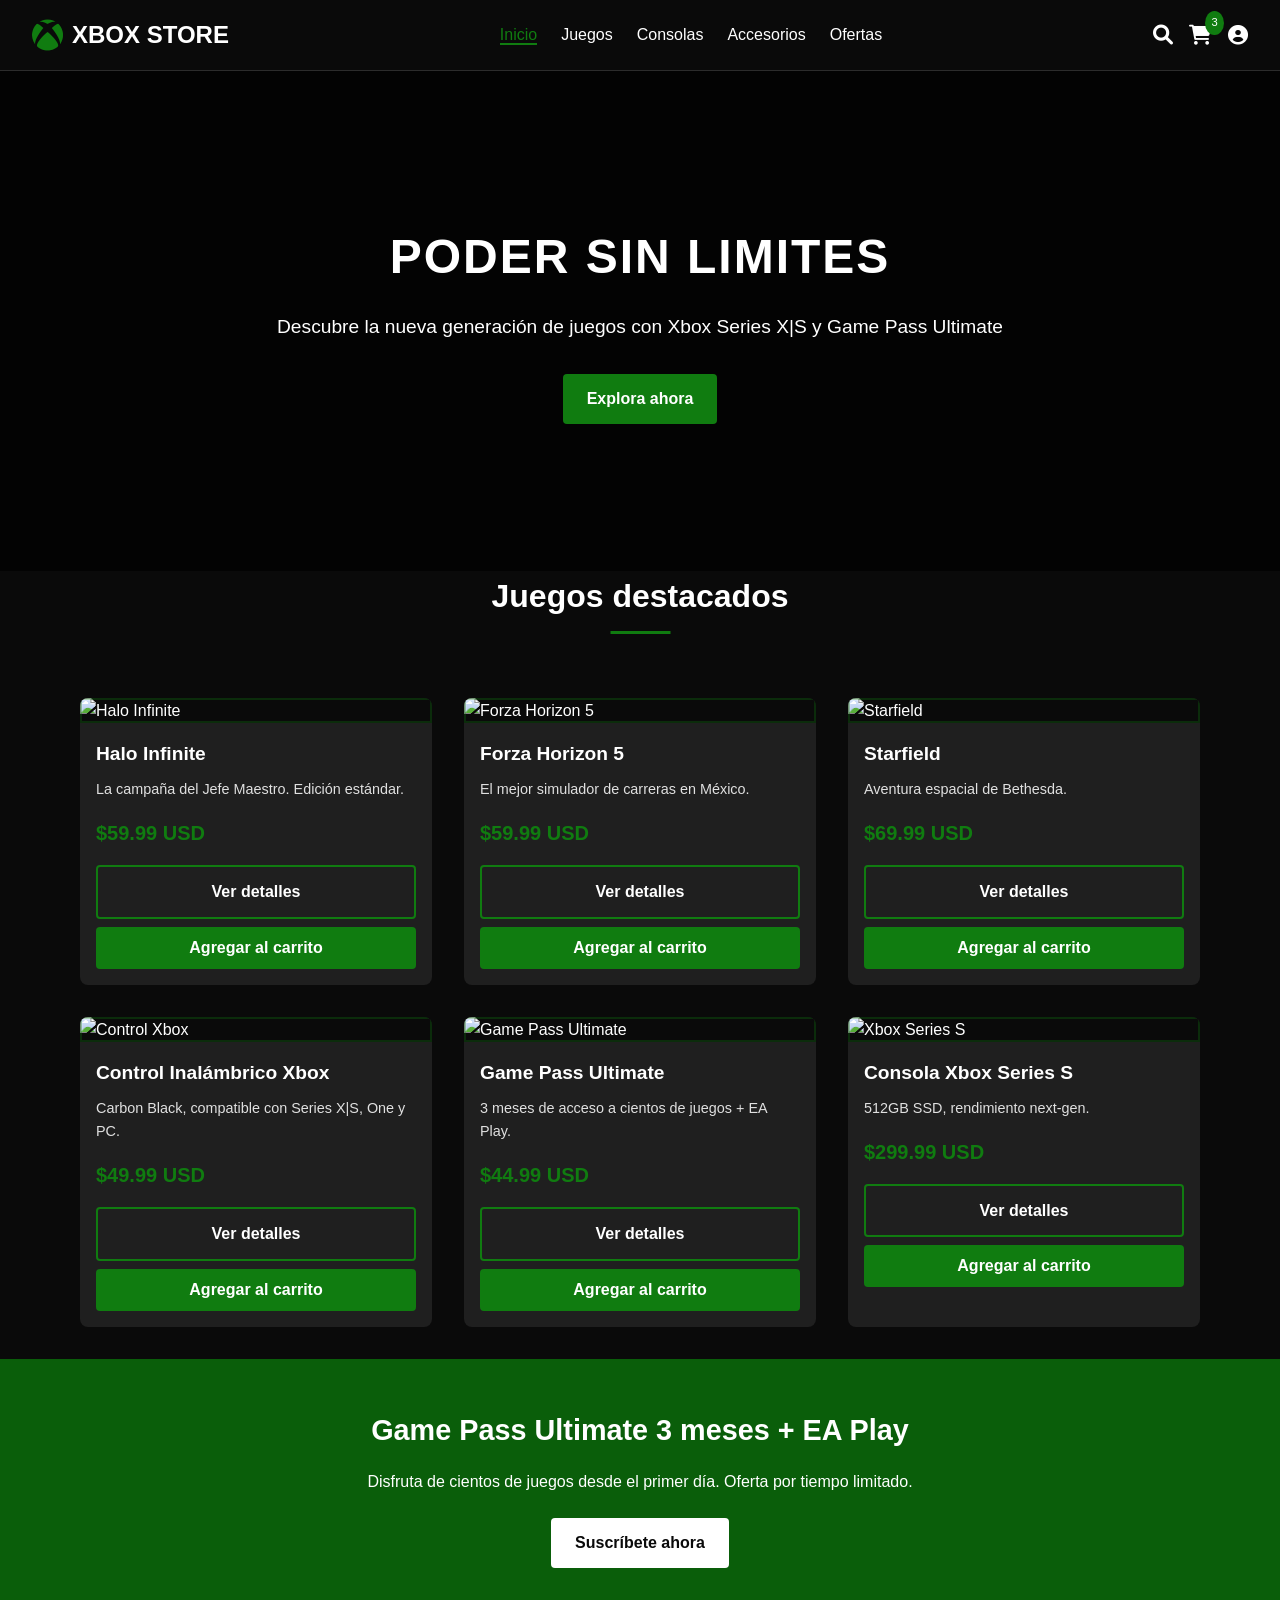
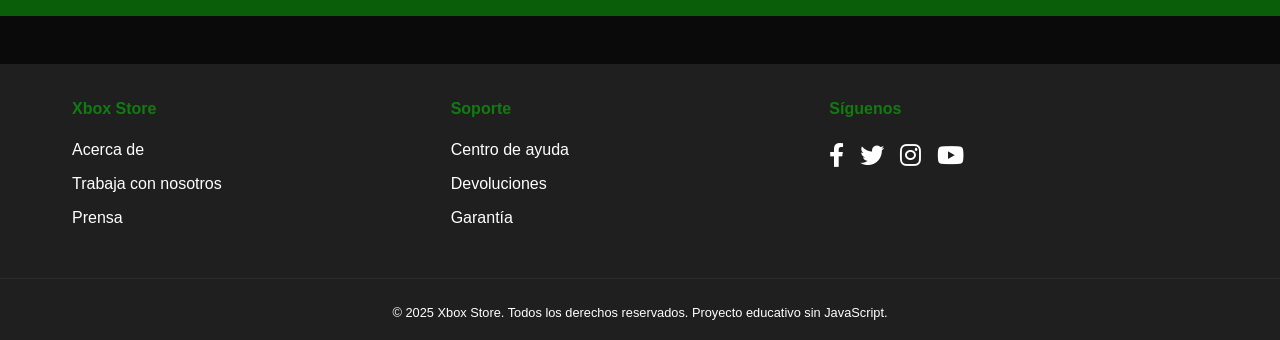
==== commit 04860957: "Change hero title from 'SIN FRONTERAS' to 'SIN LIMITES'" ====
--- a/Index.html
+++ b/Index.html
@@ -40,7 +40,7 @@
 
     <section class="hero">
         <div class="hero__content">
-            <h1 class="hero__title">PODER SIN FRONTERAS</h1>
+            <h1 class="hero__title">PODER SIN LIMITES</h1>
             <p class="hero__subtitle">Descubre la nueva generación de juegos con Xbox Series X|S y Game Pass Ultimate</p>
             <a href="#" class="btn btn--primary">Explora ahora</a>
         </div>
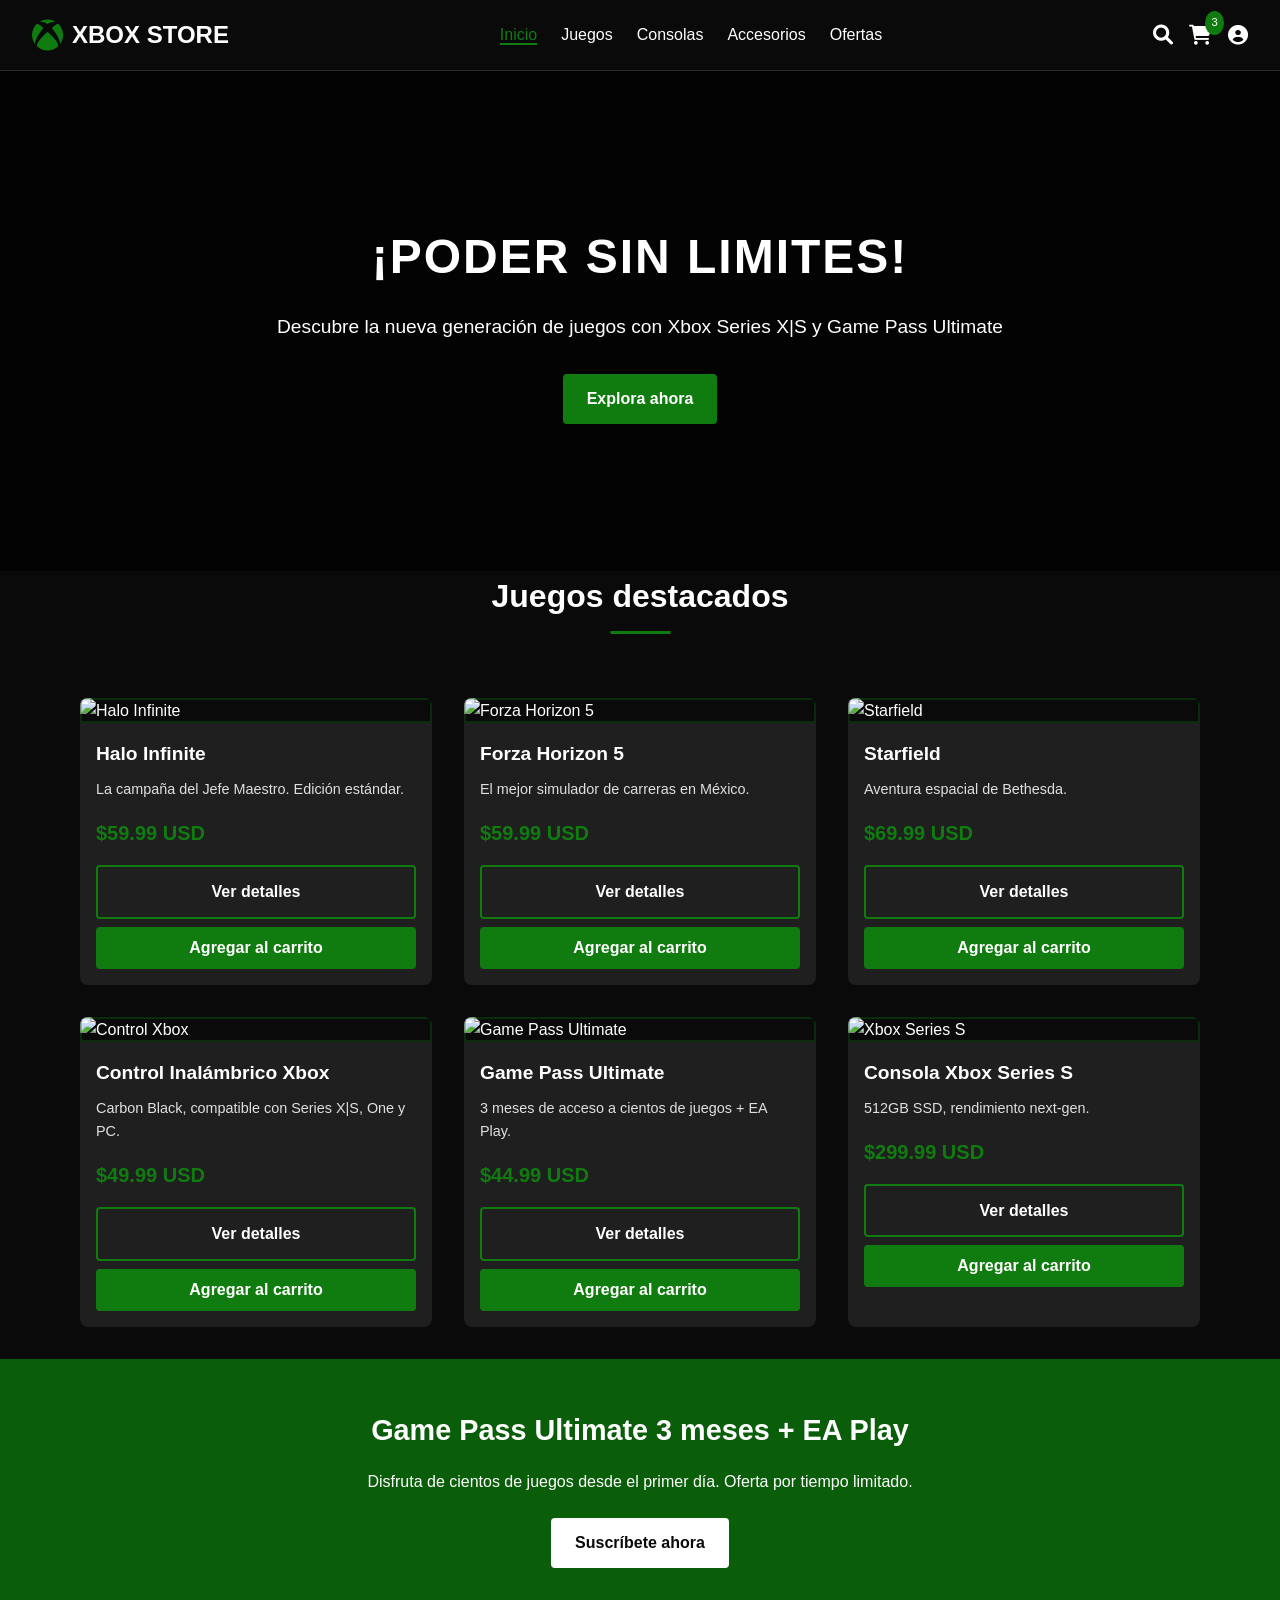
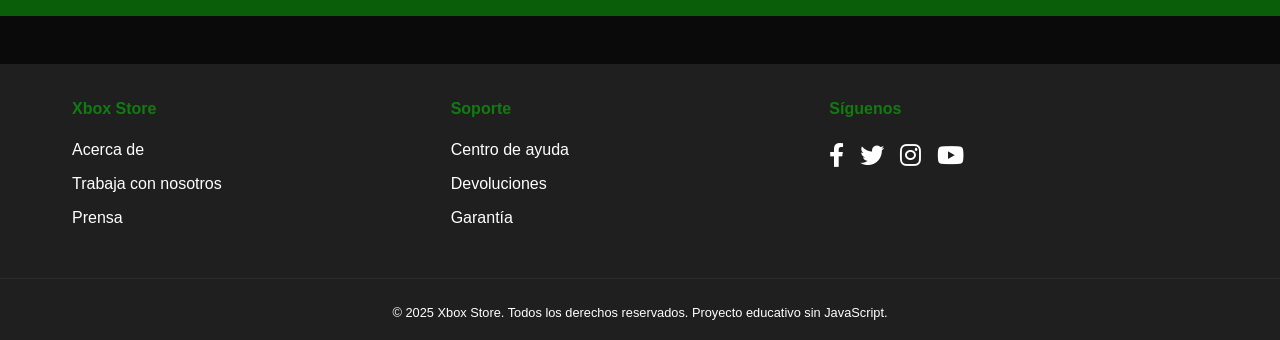
==== commit a2091ecb: "Update hero title to include exclamation mark" ====
--- a/Index.html
+++ b/Index.html
@@ -40,7 +40,7 @@
 
     <section class="hero">
         <div class="hero__content">
-            <h1 class="hero__title">PODER SIN LIMITES</h1>
+            <h1 class="hero__title">¡PODER SIN LIMITES!</h1>
             <p class="hero__subtitle">Descubre la nueva generación de juegos con Xbox Series X|S y Game Pass Ultimate</p>
             <a href="#" class="btn btn--primary">Explora ahora</a>
         </div>
